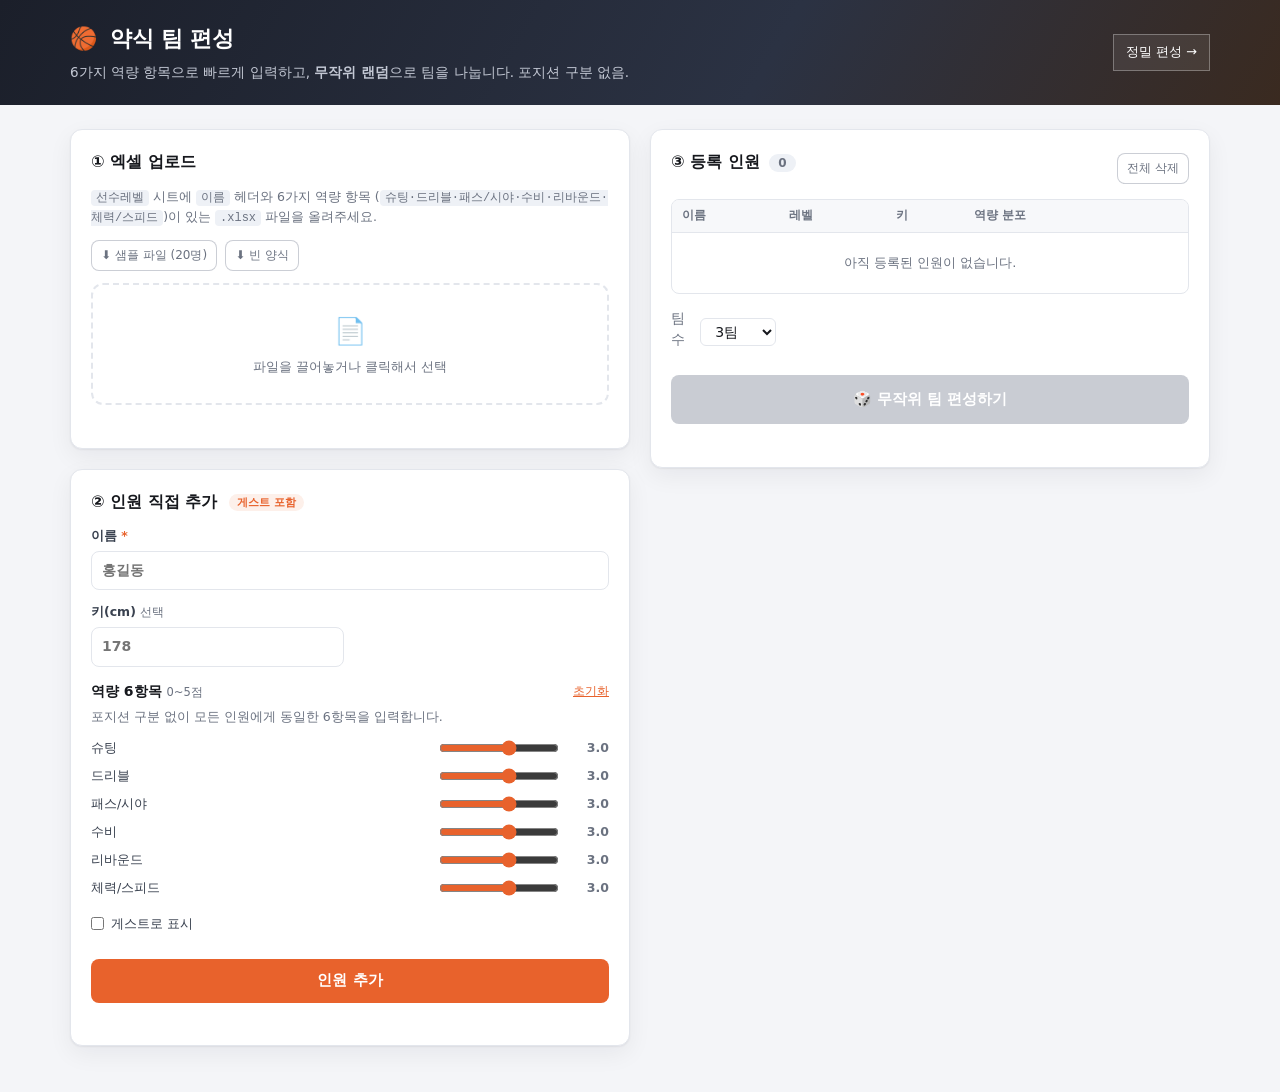
==== frontend/quick.html @ e5d1ba88 "센터(C) 포지션 추가 — 가드/포워드/센터 3포지션 완전 지원 - skills.py: CENTER = 센터, 센터 역량 10항목(골밑득점력/포스트업무브/공격·수비리바운드 등) 및" ====
<!DOCTYPE html>
<html lang="ko">
<head>
<meta charset="UTF-8" />
<meta name="viewport" content="width=device-width, initial-scale=1" />
<title>농구 팀 편성 — 약식 편성</title>
<link rel="stylesheet" href="static/style.css" />
<link rel="stylesheet" href="static/quick.css" />
</head>
<body>
<header class="topbar">
  <div class="wrap headline">
    <div>
      <h1><span class="ball">🏀</span> 약식 팀 편성</h1>
      <p class="sub">6가지 역량 항목으로 빠르게 입력하고, <strong>무작위 랜덤</strong>으로 팀을 나눕니다. 포지션 구분 없음.</p>
    </div>
    <div class="actions">
      <a class="ghost" href="index.html">정밀 편성 →</a>
    </div>
  </div>
</header>

<!-- ======================================================= 입력 섹션 -->
<main class="wrap layout" id="inputSection">

  <!-- ============= 좌측: 입력 카드들 ============= -->
  <section class="col">

    <!-- ① 엑셀 업로드 -->
    <div class="card">
      <h2>① 엑셀 업로드</h2>
      <p class="hint">
        <code>선수레벨</code> 시트에 <code>이름</code> 헤더와 6가지 역량 항목
        (<code>슈팅·드리블·패스/시야·수비·리바운드·체력/스피드</code>)이 있는
        <code>.xlsx</code> 파일을 올려주세요.
      </p>
      <div class="dl-row">
        <button type="button" class="ghost small" id="dlSample">⬇ 샘플 파일 (20명)</button>
        <button type="button" class="ghost small" id="dlTemplate">⬇ 빈 양식</button>
      </div>
      <label class="dropzone" id="dropzone">
        <input type="file" id="fileInput" accept=".xlsx,.xlsm" hidden />
        <span class="dz-icon">📄</span>
        <span class="dz-text">파일을 끌어놓거나 클릭해서 선택</span>
      </label>
      <div id="uploadMsg" class="msg"></div>
    </div>

    <!-- ② 인원 직접 추가 -->
    <div class="card">
      <h2>② 인원 직접 추가 <span class="tag">게스트 포함</span></h2>
      <form id="memberForm" autocomplete="off">
        <div class="grid2">
          <label style="grid-column:1/-1">이름 <span class="req">*</span>
            <input type="text" name="name" required placeholder="홍길동" />
          </label>
          <label>키(cm) <span class="hint-inline">선택</span>
            <input type="number" name="height_cm" min="100" max="230" placeholder="178" />
          </label>
        </div>

        <div class="skills-head" style="margin-top:14px">
          <h3>역량 6항목 <span class="hint-inline">0~5점</span></h3>
          <button type="button" class="link" id="resetSkills">초기화</button>
        </div>
        <p class="hint">포지션 구분 없이 모든 인원에게 동일한 6항목을 입력합니다.</p>

        <div id="skillFields" class="skills"></div>

        <label class="check" style="margin-top:10px">
          <input type="checkbox" name="is_guest" /> 게스트로 표시
        </label>

        <button type="submit" class="primary block" style="margin-top:14px">인원 추가</button>
        <div id="formMsg" class="msg"></div>
      </form>
    </div>
  </section>

  <!-- ============= 우측: 목록 + 편성 ============= -->
  <section class="col">
    <div class="card sticky">
      <div class="card-head">
        <h2>③ 등록 인원 <span class="count" id="memberCount">0</span></h2>
        <button type="button" class="ghost small" id="clearAll">전체 삭제</button>
      </div>

      <div class="stat-row" id="statRow"></div>

      <div class="table-scroll">
        <table class="member-table">
          <thead>
            <tr><th>이름</th><th>레벨</th><th>키</th><th>역량 분포</th><th></th></tr>
          </thead>
          <tbody id="memberBody">
            <tr class="empty"><td colspan="5">아직 등록된 인원이 없습니다.</td></tr>
          </tbody>
        </table>
      </div>

      <div class="team-opt">
        <label>팀 수
          <select id="teamCount">
            <option value="2">2팀</option>
            <option value="3" selected>3팀</option>
            <option value="4">4팀</option>
          </select>
        </label>
      </div>

      <button type="button" class="primary block big" id="generateBtn" disabled>
        🎲 무작위 팀 편성하기
      </button>
      <div id="genMsg" class="msg"></div>
    </div>
  </section>
</main>

<!-- ======================================================= 결과 섹션 -->
<section id="resultSection" hidden>
  <header class="result-bar">
    <div class="wrap headline">
      <h2 id="resultTitle">편성 결과</h2>
      <div class="actions">
        <button type="button" class="ghost" id="reshuffleBtn">🎲 다시 섞기</button>
        <button type="button" class="ghost" id="copyBtn">텍스트 복사</button>
        <button type="button" class="ghost" id="backBtn">← 인원 편집</button>
      </div>
    </div>
  </header>

  <div class="wrap" style="padding-bottom:48px">
    <!-- 밸런스 평가 지표 -->
    <section class="card metrics">
      <h2>밸런스 평가 지표</h2>
      <div class="metric-grid" id="metricGrid"></div>
    </section>

    <!-- 드래그 힌트 -->
    <p class="drag-hint">
      인원을 <strong>다른 팀 카드로 끌어다 놓으면</strong> 팀이 바뀌고 지표가 다시 계산됩니다.
      이름을 클릭하면 역량 차트가 열립니다.
      키보드에서는 인원을 선택 후 숫자키 <kbd>1</kbd> <kbd>2</kbd> <kbd>3</kbd> 으로 이동.
      <span class="hint-inline">· 다시 섞기로 되돌리기 가능</span>
    </p>

    <section class="teams" id="teamsArea"></section>
  </div>
</section>

<!-- ======================================================= 인원 상세 시트 -->
<div class="sheet-backdrop" id="sheet" hidden>
  <div class="sheet" role="dialog" aria-modal="true" aria-labelledby="sheetName">
    <button type="button" class="sheet-close" id="sheetClose" aria-label="닫기">×</button>
    <div class="sheet-head">
      <h2 id="sheetName"></h2>
      <p class="sheet-sub" id="sheetSub"></p>
    </div>
    <div class="tiles" id="sheetTiles"></div>
    <div class="chart-wrap" id="chartWrap">
      <div class="chart-title">역량 프로파일 <span class="hint-inline">0~5점 · 6항목</span></div>
      <div id="radarBox"></div>
      <div class="legend" id="chartLegend"></div>
      <div class="tip" id="chartTip" hidden></div>
    </div>
    <div class="points" id="sheetPoints"></div>
    <div id="sheetRoles"></div>
    <details class="table-view">
      <summary>역량 6항목 표로 보기</summary>
      <div id="sheetTable"></div>
    </details>
  </div>
</div>

<script type="module" src="static/quick.js"></script>
</body>
</html>
---- frontend/static/style.css ----
/* 농구 팀 편성 웹앱 — 공통 스타일 */
:root {
  --bg: #f4f5f8;
  --surface: #ffffff;
  --ink: #16181d;
  --muted: #6b7280;
  --line: #e3e6ec;
  --accent: #e8622c;
  --accent-dark: #c94d1c;
  --guard: #2563eb;
  --forward: #059669;
  --center: #7c3aed;
  --warn-bg: #fff7ed;
  --warn-line: #fdba74;
  --err: #dc2626;
  --ok: #059669;
  --radius: 12px;
  --shadow: 0 1px 2px rgba(16, 24, 40, .06), 0 8px 24px rgba(16, 24, 40, .06);
}

* { box-sizing: border-box; }

/* .overlay 등 display를 지정한 클래스가 UA의 [hidden] 규칙을 덮어쓰지 않도록 고정 */
[hidden] { display: none !important; }

body {
  margin: 0;
  background: var(--bg);
  color: var(--ink);
  font-family: "Pretendard", "Malgun Gothic", "Segoe UI", system-ui, sans-serif;
  font-size: 15px;
  line-height: 1.55;
}

.wrap { max-width: 1180px; margin: 0 auto; padding: 0 20px; }

/* ------------------------------------------------------------- 헤더 */
.topbar {
  background: linear-gradient(120deg, #1b1f2a 0%, #2b3243 60%, #3a2a20 100%);
  color: #fff;
  padding: 22px 0;
  margin-bottom: 24px;
}
.topbar h1 { margin: 0; font-size: 22px; letter-spacing: -.3px; }
.topbar .ball { margin-right: 6px; }
.topbar .sub { margin: 6px 0 0; color: #c3c8d4; font-size: 13.5px; }
.headline { display: flex; align-items: center; justify-content: space-between; gap: 16px; flex-wrap: wrap; }
.actions { display: flex; gap: 8px; flex-wrap: wrap; }

/* ------------------------------------------------------------- 레이아웃 */
.layout {
  display: grid;
  grid-template-columns: minmax(0, 1fr) minmax(0, 1fr);
  gap: 20px;
  align-items: start;
  padding-bottom: 48px;
}
.col { display: flex; flex-direction: column; gap: 20px; min-width: 0; }

.card {
  background: var(--surface);
  border: 1px solid var(--line);
  border-radius: var(--radius);
  box-shadow: var(--shadow);
  padding: 20px;
  margin-bottom: 20px;
}
.col .card { margin-bottom: 0; }
.card.sticky { position: sticky; top: 20px; }
.card h2 { margin: 0 0 12px; font-size: 16px; }
.card h3 { margin: 0; font-size: 14px; }
.card-head { display: flex; align-items: center; justify-content: space-between; }
.tag {
  font-size: 11px; font-weight: 600; color: var(--accent);
  background: #fdf0ea; border-radius: 999px; padding: 2px 8px; margin-left: 6px;
  vertical-align: middle;
}
.count {
  font-size: 12px; background: #eef1f6; color: var(--muted);
  border-radius: 999px; padding: 2px 9px; margin-left: 4px;
}
.hint { color: var(--muted); font-size: 12.5px; margin: 0 0 12px; }
.hint-inline { color: var(--muted); font-weight: 400; font-size: 11.5px; }
.req { color: var(--accent); }
code { background: #eef1f6; padding: 1px 5px; border-radius: 4px; font-size: 12px; }

/* ------------------------------------------------------------- 폼 */
label { display: block; font-size: 12.5px; font-weight: 600; color: #39414f; }
input[type=text], input[type=number], select {
  width: 100%; margin-top: 5px; padding: 8px 10px;
  border: 1px solid var(--line); border-radius: 8px;
  font: inherit; font-size: 14px; background: #fff; color: var(--ink);
}
input:focus, select:focus { outline: 2px solid #f0c6b3; border-color: var(--accent); }
.grid2 { display: grid; grid-template-columns: 1fr 1fr; gap: 12px; }
.check { display: flex; align-items: center; gap: 7px; font-weight: 500; margin: 12px 0; }
.check input { width: auto; margin: 0; }

.skills-head { display: flex; align-items: center; justify-content: space-between; margin: 16px 0 4px; }
.skills { display: grid; grid-template-columns: 1fr; gap: 8px; margin-bottom: 16px; }
.skill-row {
  display: grid; grid-template-columns: 1fr 120px 42px; align-items: center; gap: 10px;
  font-size: 12.5px;
}
.skill-row span:first-child { color: #39414f; }
.skill-row input[type=range] { width: 100%; accent-color: var(--accent); }
.skill-row .val {
  text-align: right; font-variant-numeric: tabular-nums;
  font-weight: 600; color: var(--muted);
}
.skill-row.filled .val { color: var(--accent); }

button { font: inherit; cursor: pointer; border-radius: 8px; }
.primary {
  background: var(--accent); color: #fff; border: 0;
  padding: 10px 16px; font-weight: 600;
}
.primary:hover { background: var(--accent-dark); }
.primary:disabled { background: #c9ccd3; cursor: not-allowed; }
.block { width: 100%; }
.big { padding: 13px; font-size: 15px; margin-top: 14px; }
.ghost {
  background: rgba(255,255,255,.08); color: inherit;
  border: 1px solid rgba(125,133,150,.4); padding: 7px 12px;
  text-decoration: none; font-size: 13px; display: inline-block;
}
.topbar .ghost { color: #fff; border-color: rgba(255,255,255,.3); }
.topbar .ghost:hover { background: rgba(255,255,255,.18); }
.card .ghost { color: var(--muted); background: #fff; }
.card .ghost:hover { background: #f3f4f7; }
.small { font-size: 12px; padding: 5px 9px; }
.link { background: none; border: 0; color: var(--accent); font-size: 12px; text-decoration: underline; padding: 0; }

/* ------------------------------------------------------------- 업로드 */
.dl-row { display: flex; gap: 8px; flex-wrap: wrap; margin: 0 0 12px; }
.dl-row .ghost { color: var(--muted); background: #fff; }
.dl-row .ghost:hover { background: #f3f4f7; color: var(--accent); border-color: var(--accent); }
.dropzone {
  display: flex; flex-direction: column; align-items: center; justify-content: center;
  gap: 6px; padding: 26px; border: 2px dashed var(--line); border-radius: var(--radius);
  cursor: pointer; text-align: center; color: var(--muted); font-weight: 500;
}
.dropzone:hover, .dropzone.over { border-color: var(--accent); background: #fdf7f4; color: var(--accent); }
.dz-icon { font-size: 26px; }
.dz-text { font-size: 13px; }

/* ------------------------------------------------------------- 메시지 */
.msg { font-size: 12.5px; margin-top: 10px; min-height: 1em; }
.msg.error { color: var(--err); }
.msg.ok { color: var(--ok); }
.msg ul { margin: 6px 0 0; padding-left: 18px; color: #92400e; }
.banner {
  background: var(--warn-bg); border: 1px solid var(--warn-line);
  color: #92400e; border-radius: var(--radius); padding: 12px 16px;
  font-size: 13px; margin-bottom: 20px;
}
.banner ul { margin: 6px 0 0; padding-left: 18px; }

/* ------------------------------------------------------------- 인원 테이블 */
.stat-row { display: flex; gap: 8px; flex-wrap: wrap; margin-bottom: 12px; }
.pill {
  font-size: 12px; background: #eef1f6; border-radius: 999px;
  padding: 3px 10px; color: #39414f;
}
.pill b { font-variant-numeric: tabular-nums; }

.table-scroll { max-height: 42vh; overflow: auto; border: 1px solid var(--line); border-radius: 8px; }
.member-table { width: 100%; border-collapse: collapse; font-size: 13px; }
.member-table th, .member-table td { padding: 7px 10px; text-align: left; border-bottom: 1px solid var(--line); }
.member-table thead th {
  position: sticky; top: 0; background: #f7f8fa; z-index: 1;
  font-size: 11.5px; color: var(--muted); text-transform: none;
}
.member-table tbody tr:last-child td { border-bottom: 0; }
.member-table td.num { font-variant-numeric: tabular-nums; }
.member-table .empty td { color: var(--muted); text-align: center; padding: 20px; }
.del {
  background: none; border: 0; color: #b6bbc5; font-size: 15px; padding: 0 4px; line-height: 1;
}
.del:hover { color: var(--err); }

.pos { font-size: 11px; font-weight: 700; border-radius: 4px; padding: 1px 6px; }
.pos.가드 { color: var(--guard); background: #eaf0ff; }
.pos.포워드 { color: var(--forward); background: #e7f6f0; }
.pos.센터 { color: var(--center); background: #f3f0ff; }
.est { font-size: 10.5px; color: var(--muted); background: #f0f1f4; border-radius: 4px; padding: 1px 4px; margin-left: 4px; }
.guest { font-size: 10.5px; color: var(--accent); background: #fdf0ea; border-radius: 4px; padding: 1px 4px; margin-left: 4px; }
.rank { font-size: 10.5px; font-weight: 700; color: #8a6100; background: #fdf3d6; border-radius: 4px; padding: 1px 5px; margin-left: 4px; white-space: nowrap; }
.bonus { font-size: 10.5px; font-weight: 700; color: #1d4ed8; background: #e6ecff; border-radius: 4px; padding: 1px 5px; margin-left: 4px; }
.hrank { font-size: 10.5px; font-weight: 700; color: #0f766e; background: #d9f2ee; border-radius: 4px; padding: 1px 5px; margin-left: 4px; white-space: nowrap; }

.options { margin-top: 14px; border-top: 1px solid var(--line); padding-top: 10px; }
.options summary { cursor: pointer; font-size: 13px; font-weight: 600; color: #39414f; }
.opt-grid { margin-top: 12px; }
.opt-grid .check { margin: 0; align-self: end; }

/* ------------------------------------------------------------- 결과 화면 */
.metrics { padding-bottom: 16px; }
.metric-grid { display: grid; grid-template-columns: repeat(auto-fit, minmax(150px, 1fr)); gap: 12px; }
.metric {
  border: 1px solid var(--line); border-radius: 10px; padding: 12px 14px; background: #fbfcfd;
}
.metric .m-label { font-size: 11.5px; color: var(--muted); }
.metric .m-value { font-size: 21px; font-weight: 700; font-variant-numeric: tabular-nums; margin-top: 2px; }
.metric .m-note { font-size: 11px; color: var(--muted); }
.metric.good .m-value { color: var(--ok); }
.metric.bad .m-value { color: var(--err); }

.teams { display: grid; grid-template-columns: repeat(auto-fit, minmax(300px, 1fr)); gap: 20px; padding-bottom: 48px; }
.team-card {
  background: var(--surface); border: 1px solid var(--line);
  border-radius: var(--radius); box-shadow: var(--shadow); overflow: hidden;
}
.team-head {
  display: flex; align-items: center; justify-content: space-between; gap: 10px;
  padding: 14px 16px; border-bottom: 1px solid var(--line);
  background: linear-gradient(180deg, #fdfdfe, #f6f7f9);
}
.team-name {
  font-size: 16px; font-weight: 700; border: 1px dashed transparent;
  border-radius: 6px; padding: 2px 6px; min-width: 60px;
}
.team-name:hover { border-color: var(--line); }
.team-name:focus { outline: none; border-color: var(--accent); background: #fff; }
.team-level { font-size: 12px; color: var(--muted); text-align: right; }
.team-level b { font-size: 17px; color: var(--ink); font-variant-numeric: tabular-nums; }

.team-summary { display: flex; gap: 6px; flex-wrap: wrap; padding: 12px 16px 0; }
.roster { list-style: none; margin: 8px 0 0; padding: 6px 16px 16px; }
.roster li {
  display: grid; grid-template-columns: 1fr auto auto; align-items: center;
  gap: 10px; padding: 7px 0; border-bottom: 1px solid #f0f2f5;
}
.roster li:last-child { border-bottom: 0; }
/* 이름 + 배지는 자리가 모자라면 줄바꿈하고, 부가정보(키/나이)는 항상 다음 줄로.
   이름을 말줄임하지 않는다 — 배지가 늘어나도 이름은 온전히 보여야 한다. */
.roster .who { display: flex; align-items: center; gap: 4px 6px; flex-wrap: wrap; min-width: 0; }
.roster .nm { font-weight: 600; overflow-wrap: anywhere; }
.roster .who > span { flex: none; }
.roster .meta {
  flex-basis: 100%; font-size: 11.5px; color: var(--muted);
  font-variant-numeric: tabular-nums;
}
.roster .lv {
  font-weight: 700; font-variant-numeric: tabular-nums; font-size: 14px;
  min-width: 34px; text-align: right;
}
.bar { height: 4px; border-radius: 2px; background: #eef1f6; margin-top: 3px; overflow: hidden; }
.bar i { display: block; height: 100%; background: var(--accent); }

.roles { padding: 0 16px 14px; }
.role-line { display: grid; grid-template-columns: 66px 1fr 34px; align-items: center; gap: 8px; font-size: 11.5px; color: var(--muted); margin-top: 5px; }
.role-line .rbar { height: 6px; background: #eef1f6; border-radius: 3px; overflow: hidden; }
.role-line .rbar i { display: block; height: 100%; background: #9aa3b2; }

/* ------------------------------------------------------------- 로딩 */
.overlay {
  position: fixed; inset: 0; background: rgba(22, 24, 29, .55);
  display: flex; flex-direction: column; align-items: center; justify-content: center;
  gap: 14px; color: #fff; font-size: 14px; z-index: 50;
}
.spinner {
  width: 38px; height: 38px; border-radius: 50%;
  border: 4px solid rgba(255,255,255,.25); border-top-color: var(--accent);
  animation: spin .8s linear infinite;
}
@keyframes spin { to { transform: rotate(360deg); } }

@media (max-width: 900px) {
  .layout { grid-template-columns: 1fr; }
  .card.sticky { position: static; }
}

/* ============================================================ 인원 상세 시트 */
.roster li.clickable { cursor: pointer; border-radius: 8px; margin: 0 -8px; padding: 7px 8px; }
.roster li.clickable:hover { background: #fbf6f3; }
.roster li.clickable:focus-visible { outline: 2px solid var(--accent); outline-offset: -2px; }

body.no-scroll { overflow: hidden; }

.sheet-backdrop {
  position: fixed; inset: 0; z-index: 60; background: rgba(22, 24, 29, .5);
  display: flex; align-items: flex-start; justify-content: center;
  padding: 28px 16px; overflow: auto;
}
.sheet {
  position: relative; width: 100%; max-width: 720px;
  background: var(--surface); border-radius: 14px; box-shadow: 0 24px 60px rgba(16, 24, 40, .3);
  padding: 22px 24px 24px;
}
.sheet-close {
  position: absolute; top: 12px; right: 14px;
  background: none; border: 0; font-size: 24px; line-height: 1; color: #b6bbc5; padding: 4px 8px;
}
.sheet-close:hover { color: var(--ink); }
.sheet-head h2 { margin: 0; font-size: 20px; display: flex; align-items: center; gap: 4px; flex-wrap: wrap; }
.sheet-sub { margin: 4px 0 16px; color: var(--muted); font-size: 13px; }

.tiles { display: grid; grid-template-columns: repeat(auto-fit, minmax(120px, 1fr)); gap: 10px; }
.tile { border: 1px solid var(--line); border-radius: 10px; padding: 10px 12px; background: #fbfcfd; }
.tile .t-label { font-size: 11.5px; color: var(--muted); }
.tile .t-value { font-size: 20px; font-weight: 700; font-variant-numeric: tabular-nums; margin-top: 1px; }
.tile .t-note { font-size: 11px; color: var(--muted); }

.chart-wrap { position: relative; margin: 18px 0 4px; }
.chart-title { font-size: 14px; font-weight: 700; margin-bottom: 2px; }
.chart-wrap svg { display: block; max-width: 460px; margin: 0 auto; }
.chart-note {
  margin: 6px 0 0; font-size: 11.5px; color: #92400e;
  background: var(--warn-bg); border: 1px solid var(--warn-line);
  border-radius: 8px; padding: 6px 10px;
}

.legend { display: flex; gap: 16px; justify-content: center; flex-wrap: wrap; font-size: 12px; color: var(--ink); }
.legend .lg { display: inline-flex; align-items: center; gap: 6px; }
.legend i { width: 16px; height: 0; display: inline-block; }
.legend .sw-member { border-top: 3px solid var(--accent); }
.legend .sw-ref { border-top: 2px dashed #8a8f98; }

.tip {
  position: absolute; transform: translate(-50%, -125%); pointer-events: none;
  background: #16181d; color: #fff; border-radius: 7px; padding: 6px 9px;
  font-size: 11.5px; line-height: 1.45; white-space: nowrap; z-index: 2;
}
.tip b { display: block; font-size: 12px; }
.tip span { display: block; color: #c9ccd3; font-variant-numeric: tabular-nums; }

.points { display: grid; grid-template-columns: 1fr 1fr; gap: 16px; margin-top: 18px; }
.point-block h3 { font-size: 13px; margin: 0 0 8px; }
.point-block ul { list-style: none; margin: 0; padding: 0; }
.point {
  display: grid; grid-template-columns: 1fr 52px 28px 62px; align-items: center;
  gap: 8px; padding: 5px 0; font-size: 12.5px;
}
.point .p-name { overflow-wrap: anywhere; }
.point .p-bar { height: 5px; background: #eef1f6; border-radius: 3px; overflow: hidden; }
.point .p-bar i { display: block; height: 100%; background: var(--accent); }
.point.weak .p-bar i { background: #b6bbc5; }
.point .p-val { text-align: right; font-weight: 700; font-variant-numeric: tabular-nums; }
.point .p-diff { text-align: right; font-size: 11px; color: var(--muted); font-variant-numeric: tabular-nums; }
.point .p-diff.up { color: var(--ok); }
.point .p-diff.down { color: #b45309; }

.sheet-roles { margin-top: 18px; }
.sheet-roles h3 { font-size: 13px; margin: 0 0 6px; }
.sheet-roles .role-line { grid-template-columns: 66px 1fr 40px; }

.table-view { margin-top: 16px; border-top: 1px solid var(--line); padding-top: 10px; }
.table-view summary { cursor: pointer; font-size: 12.5px; font-weight: 600; color: #39414f; }
.table-view table { margin-top: 10px; }
.table-view th { font-weight: 600; }

@media (max-width: 640px) {
  .points { grid-template-columns: 1fr; }
  .sheet { padding: 18px 16px 20px; }
}

/* ============================================================ 수동 팀 이동 */
.drag-hint {
  font-size: 12.5px; color: var(--muted); margin: 0 0 14px;
  background: #fff; border: 1px solid var(--line); border-radius: 10px; padding: 9px 14px;
}
.drag-hint strong { color: var(--ink); }
.drag-hint kbd {
  font-family: inherit; font-size: 11px; background: #eef1f6; color: #39414f;
  border: 1px solid var(--line); border-bottom-width: 2px; border-radius: 4px; padding: 0 5px;
}

.manual-tag {
  font-size: 11px; font-weight: 700; color: #fff; background: var(--accent);
  border-radius: 999px; padding: 2px 9px; vertical-align: middle;
}

.roster li.clickable { cursor: grab; }
.roster li.clickable:active { cursor: grabbing; }
.roster li.dragging { opacity: .4; }
.roster li.moved {
  animation: moved-flash 1.4s ease-out;
  border-radius: 8px;
}
@keyframes moved-flash {
  0%   { background: #fbe3d8; }
  100% { background: transparent; }
}

.team-card.drop-target {
  outline: 2px dashed var(--accent); outline-offset: -2px;
  background: #fffaf7;
}
.team-card.drop-target .team-head { background: #fdf0ea; }

.teams.busy { opacity: .55; pointer-events: none; }

/* ==================================================== Pyodide 부팅 안내 (Pages) */
.boot-overlay {
  position: fixed; inset: 0; z-index: 80; background: rgba(22, 24, 29, .62);
  display: flex; align-items: center; justify-content: center; padding: 20px;
}
.boot-card {
  background: var(--surface); border-radius: 14px; padding: 26px 30px; text-align: center;
  box-shadow: 0 24px 60px rgba(16, 24, 40, .3); max-width: 380px;
}
.boot-card .spinner { margin: 0 auto 14px; }
.boot-title { margin: 0; font-size: 15px; font-weight: 700; }
.boot-step { margin: 6px 0 0; font-size: 13px; color: var(--accent); min-height: 1.2em; }
.boot-note { margin: 10px 0 0; font-size: 11.5px; color: var(--muted); line-height: 1.5; }
---- frontend/static/quick.css ----
/* 약식 편성 (quick.html) 전용 스타일 */

/* ---- 팀 수 선택 ---- */
.team-opt {
  display: flex;
  align-items: center;
  gap: 12px;
  margin: 14px 0 10px;
}
.team-opt label {
  display: flex;
  align-items: center;
  gap: 8px;
  font-size: 14px;
  font-weight: 500;
  color: var(--muted);
}
.team-opt select {
  padding: 4px 10px;
  border: 1px solid var(--line);
  border-radius: 6px;
  font-size: 14px;
  background: var(--surface);
  cursor: pointer;
}

/* ---- 입력 목록 — 레벨 바 ---- */
.level-bar {
  height: 6px;
  background: var(--line);
  border-radius: 999px;
  width: 80px;
  overflow: hidden;
}
.level-bar::before {
  content: "";
  display: block;
  height: 100%;
  width: var(--pct, 60%);
  background: var(--accent);
  border-radius: 999px;
}

/* ---- 미니 스킬 바 (입력 목록 + 팀 카드) ---- */
.tm-bars {
  display: flex;
  gap: 2px;
  align-items: flex-end;
  height: 20px;
}
.mini-bar {
  display: inline-block;
  width: 7px;
  border-radius: 2px 2px 0 0;
  background: var(--accent);
  opacity: 0.7;
  height: calc(var(--v, 60%) * 0.8 + 3px);
  min-height: 3px;
  transition: opacity .15s;
}
.mini-bar:hover { opacity: 1; }

/* ---- 결과 섹션 헤더 바 ---- */
.result-bar {
  background: linear-gradient(120deg, #1b1f2a 0%, #2b3243 60%, #3a2a20 100%);
  color: #fff;
  padding: 16px 0;
  margin-bottom: 24px;
}
.result-bar h2 { margin: 0; font-size: 20px; }

/* ---- 팀 카드 — 약식 색상 강조 (style.css .team-card 위에 덧씌움) ---- */
.q-team-card {
  border-left: 4px solid var(--team-color, var(--accent));
}
.q-team-card .team-head {
  border-bottom-color: color-mix(in srgb, var(--team-color, var(--accent)) 20%, var(--line));
}
/* color-mix 미지원 브라우저 fallback */
@supports not (color: color-mix(in srgb, red 50%, blue)) {
  .q-team-card .team-head { border-bottom-color: var(--line); }
}
.q-team-card .team-name { color: var(--team-color, var(--ink)); }

/* ---- diff 배지 ---- */
.team-level .diff {
  font-size: 12px;
  font-weight: 600;
}
.team-level .diff.pos { color: var(--accent); }
.team-level .diff.neg { color: var(--guard); }

/* ---- 역할군 바 (6항목 팀 평균) — role-line 그리드 너비 조정 ---- */
.q-team-card .roles .role-line {
  grid-template-columns: 56px 1fr 34px;
}

/* ---- 반응형 ---- */
@media (max-width: 640px) {
  .team-opt { flex-direction: column; align-items: flex-start; }
}
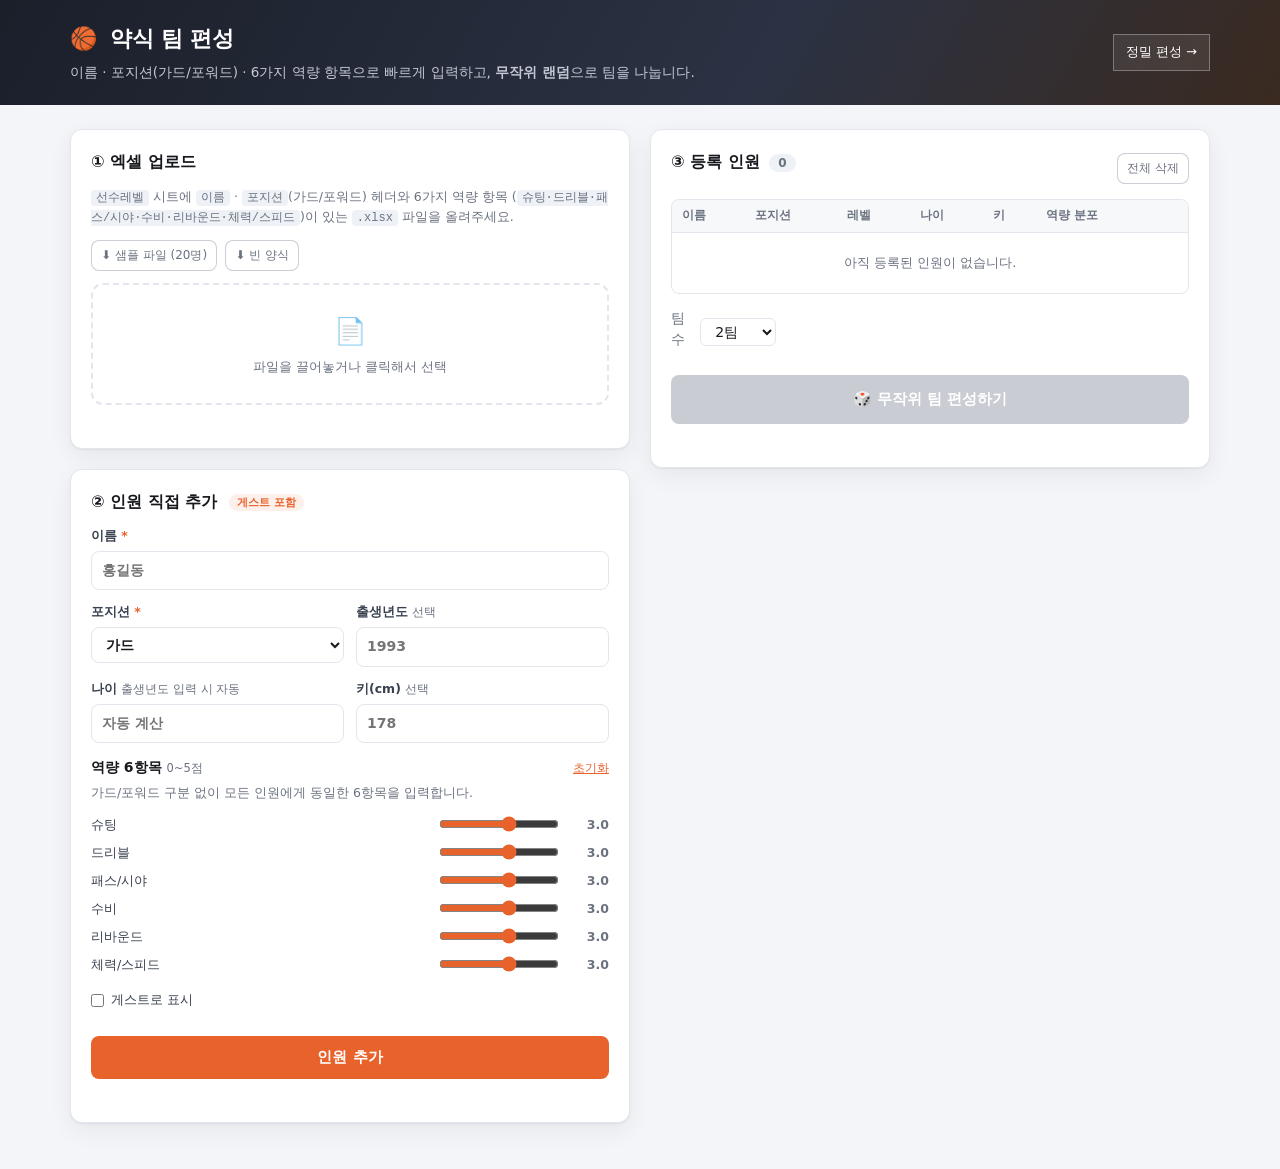
==== commit 88d334b8: "약식편성 2팀 기본값 + 가드/포워드 포지션, 나이·키 입력/결과 반영 - 약식편성 팀 수 기본값을 2팀으로 변경 - 인원 입력에 포지션(가드/포워드) 선택 추가 (엑셀 샘플/템플" ====
--- a/frontend/quick.html
+++ b/frontend/quick.html
@@ -12,7 +12,7 @@
   <div class="wrap headline">
     <div>
       <h1><span class="ball">🏀</span> 약식 팀 편성</h1>
-      <p class="sub">6가지 역량 항목으로 빠르게 입력하고, <strong>무작위 랜덤</strong>으로 팀을 나눕니다. 포지션 구분 없음.</p>
+      <p class="sub">이름 · 포지션(가드/포워드) · 6가지 역량 항목으로 빠르게 입력하고, <strong>무작위 랜덤</strong>으로 팀을 나눕니다.</p>
     </div>
     <div class="actions">
       <a class="ghost" href="index.html">정밀 편성 →</a>
@@ -30,8 +30,8 @@
     <div class="card">
       <h2>① 엑셀 업로드</h2>
       <p class="hint">
-        <code>선수레벨</code> 시트에 <code>이름</code> 헤더와 6가지 역량 항목
-        (<code>슈팅·드리블·패스/시야·수비·리바운드·체력/스피드</code>)이 있는
+        <code>선수레벨</code> 시트에 <code>이름</code> · <code>포지션</code>(가드/포워드) 헤더와
+        6가지 역량 항목 (<code>슈팅·드리블·패스/시야·수비·리바운드·체력/스피드</code>)이 있는
         <code>.xlsx</code> 파일을 올려주세요.
       </p>
       <div class="dl-row">
@@ -54,6 +54,18 @@
           <label style="grid-column:1/-1">이름 <span class="req">*</span>
             <input type="text" name="name" required placeholder="홍길동" />
           </label>
+          <label>포지션 <span class="req">*</span>
+            <select name="position" required>
+              <option value="가드">가드</option>
+              <option value="포워드">포워드</option>
+            </select>
+          </label>
+          <label>출생년도 <span class="hint-inline">선택</span>
+            <input type="number" name="birth_year" id="birthYear" min="1930" max="2100" placeholder="1993" />
+          </label>
+          <label>나이 <span class="hint-inline">출생년도 입력 시 자동</span>
+            <input type="number" name="age" id="ageInput" min="10" max="80" placeholder="자동 계산" />
+          </label>
           <label>키(cm) <span class="hint-inline">선택</span>
             <input type="number" name="height_cm" min="100" max="230" placeholder="178" />
           </label>
@@ -63,7 +75,7 @@
           <h3>역량 6항목 <span class="hint-inline">0~5점</span></h3>
           <button type="button" class="link" id="resetSkills">초기화</button>
         </div>
-        <p class="hint">포지션 구분 없이 모든 인원에게 동일한 6항목을 입력합니다.</p>
+        <p class="hint">가드/포워드 구분 없이 모든 인원에게 동일한 6항목을 입력합니다.</p>
 
         <div id="skillFields" class="skills"></div>
 
@@ -90,10 +102,10 @@
       <div class="table-scroll">
         <table class="member-table">
           <thead>
-            <tr><th>이름</th><th>레벨</th><th>키</th><th>역량 분포</th><th></th></tr>
+            <tr><th>이름</th><th>포지션</th><th>레벨</th><th>나이</th><th>키</th><th>역량 분포</th><th></th></tr>
           </thead>
           <tbody id="memberBody">
-            <tr class="empty"><td colspan="5">아직 등록된 인원이 없습니다.</td></tr>
+            <tr class="empty"><td colspan="7">아직 등록된 인원이 없습니다.</td></tr>
           </tbody>
         </table>
       </div>
@@ -101,8 +113,8 @@
       <div class="team-opt">
         <label>팀 수
           <select id="teamCount">
-            <option value="2">2팀</option>
-            <option value="3" selected>3팀</option>
+            <option value="2" selected>2팀</option>
+            <option value="3">3팀</option>
             <option value="4">4팀</option>
           </select>
         </label>
